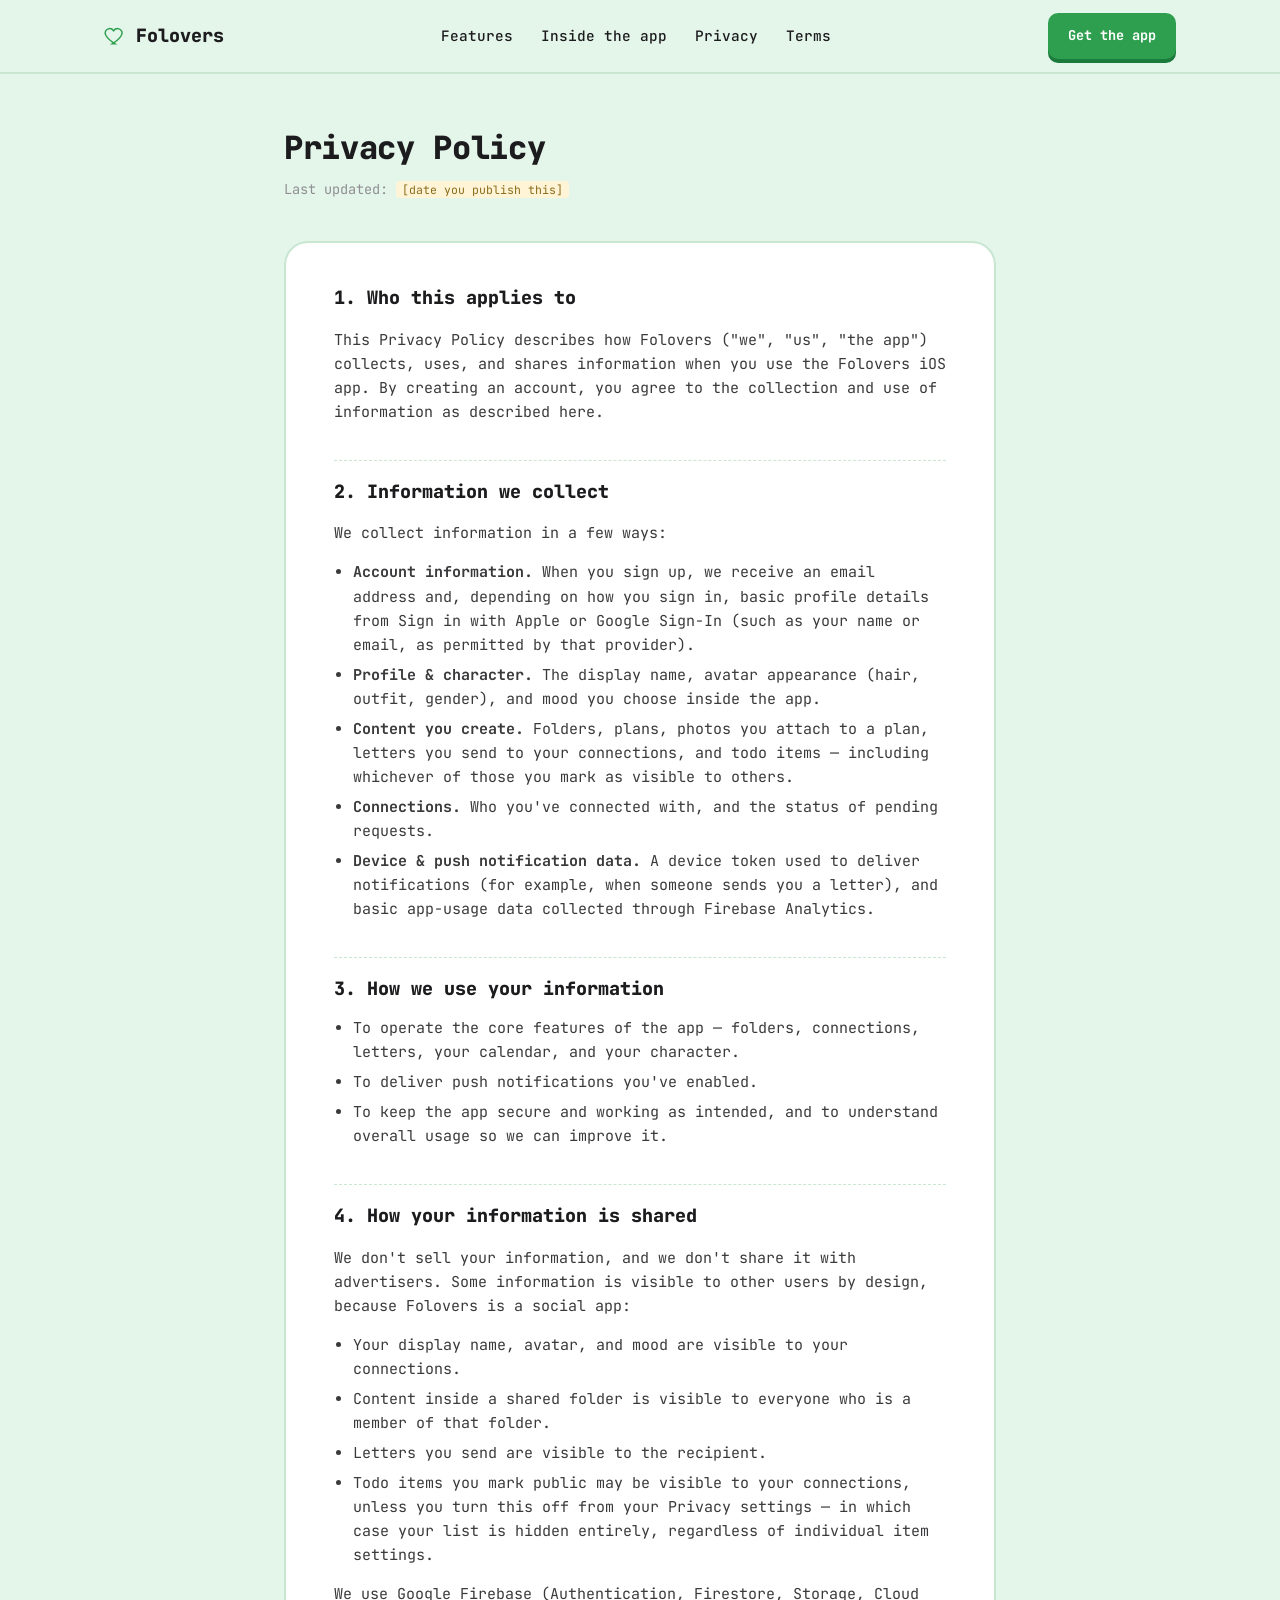
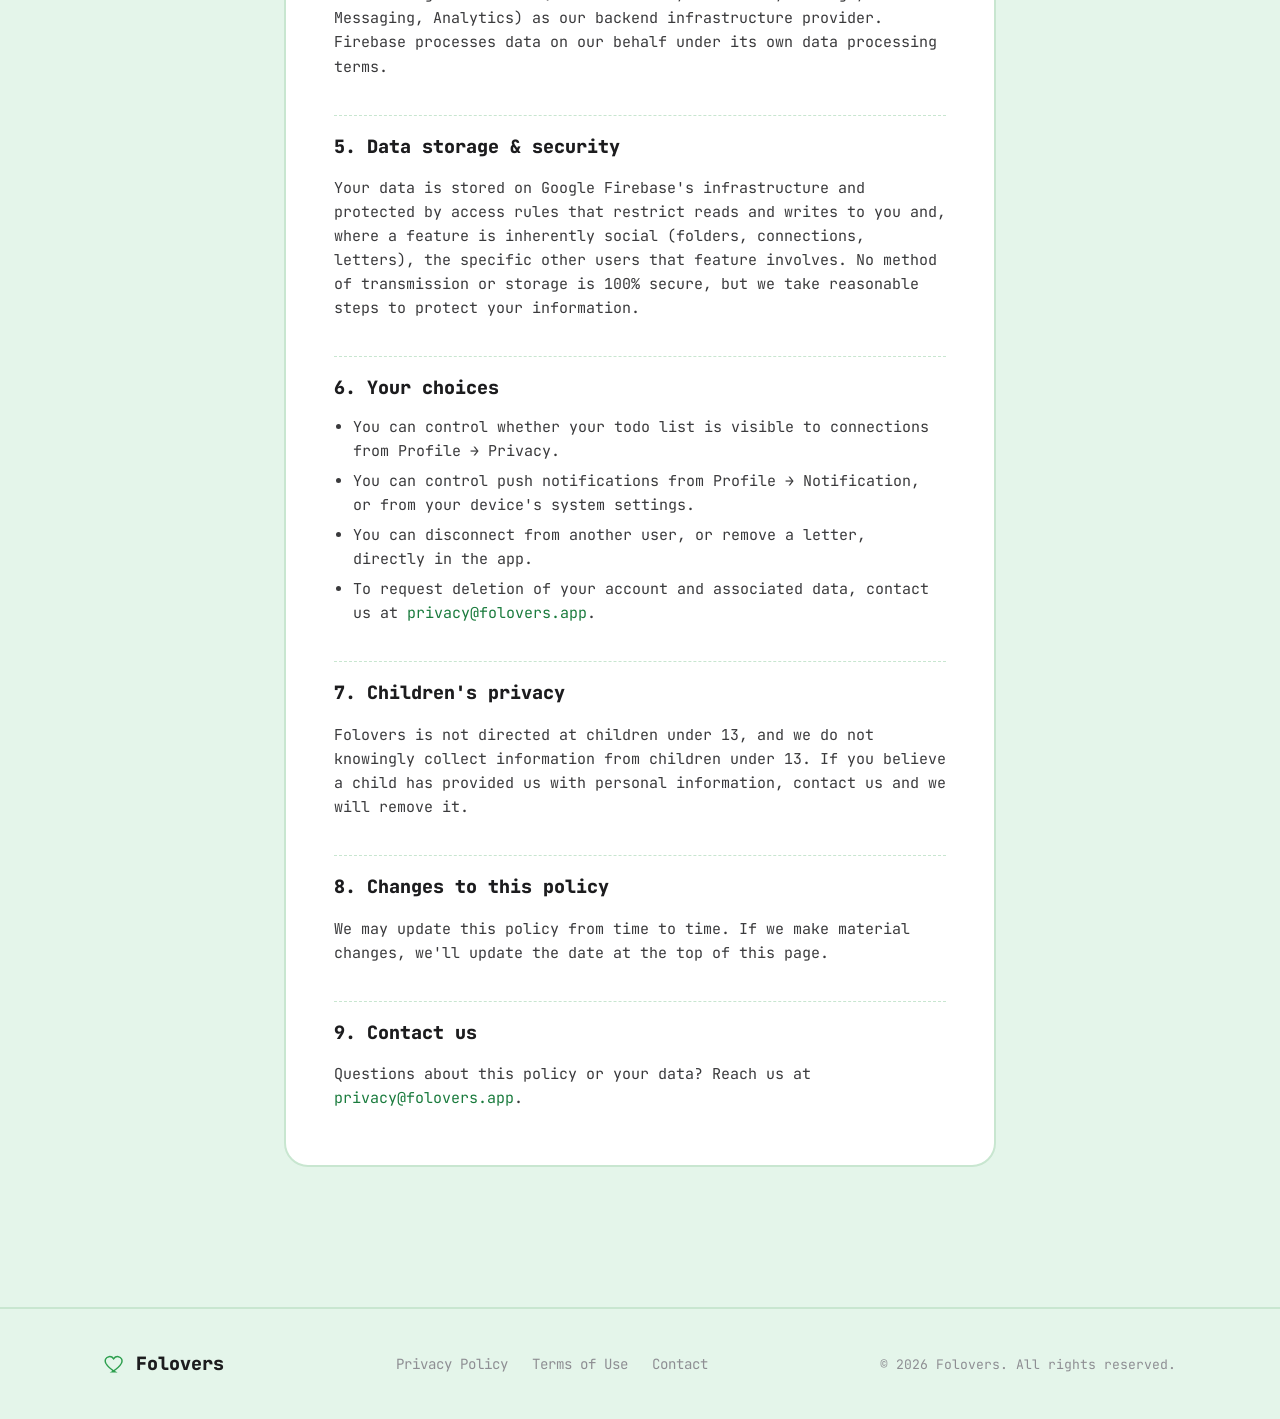
==== privacy.html @ 05a69479 "WebCites" ====
<!doctype html>
<html lang="en">
<head>
<meta charset="UTF-8">
<meta name="viewport" content="width=device-width, initial-scale=1.0">
<title>Privacy Policy — Folovers</title>
<meta name="description" content="How Folovers collects, uses, and protects your information.">
<link rel="stylesheet" href="style.css">
</head>
<body>

<nav class="nav">
  <div class="wrap">
    <a class="brand" href="index.html">
      <svg class="heart" viewBox="0 0 24 24" fill="none" xmlns="http://www.w3.org/2000/svg">
        <path d="M12 20.5s-7.5-4.6-10-9.3C.4 7.9 2 4.5 5.4 4c2-.3 3.9.6 5.1 2.3 1.2-1.7 3.1-2.6 5.1-2.3 3.4.5 5 3.9 3.4 7.2-2.5 4.7-10 9.3-10 9.3z" stroke="#2D9F4E" stroke-width="1.6"/>
      </svg>
      Folovers
    </a>
    <div class="nav-links">
      <a href="index.html#features">Features</a>
      <a href="index.html#screens">Inside the app</a>
      <a href="privacy.html">Privacy</a>
      <a href="terms.html">Terms</a>
    </div>
    <a class="btn btn-primary" href="index.html#download">Get the app</a>
  </div>
</nav>

<main class="legal">
  <div class="wrap">
    <h1>Privacy Policy</h1>
    <p class="updated">Last updated: <span class="placeholder">[date you publish this]</span></p>

    <div class="legal-card">

      <h2>1. Who this applies to</h2>
      <p>This Privacy Policy describes how Folovers ("we", "us", "the app") collects, uses, and shares information when you use the Folovers iOS app. By creating an account, you agree to the collection and use of information as described here.</p>

      <h2>2. Information we collect</h2>
      <p>We collect information in a few ways:</p>
      <ul>
        <li><strong>Account information.</strong> When you sign up, we receive an email address and, depending on how you sign in, basic profile details from Sign in with Apple or Google Sign-In (such as your name or email, as permitted by that provider).</li>
        <li><strong>Profile &amp; character.</strong> The display name, avatar appearance (hair, outfit, gender), and mood you choose inside the app.</li>
        <li><strong>Content you create.</strong> Folders, plans, photos you attach to a plan, letters you send to your connections, and todo items — including whichever of those you mark as visible to others.</li>
        <li><strong>Connections.</strong> Who you've connected with, and the status of pending requests.</li>
        <li><strong>Device &amp; push notification data.</strong> A device token used to deliver notifications (for example, when someone sends you a letter), and basic app-usage data collected through Firebase Analytics.</li>
      </ul>

      <h2>3. How we use your information</h2>
      <ul>
        <li>To operate the core features of the app — folders, connections, letters, your calendar, and your character.</li>
        <li>To deliver push notifications you've enabled.</li>
        <li>To keep the app secure and working as intended, and to understand overall usage so we can improve it.</li>
      </ul>

      <h2>4. How your information is shared</h2>
      <p>We don't sell your information, and we don't share it with advertisers. Some information is visible to other users by design, because Folovers is a social app:</p>
      <ul>
        <li>Your display name, avatar, and mood are visible to your connections.</li>
        <li>Content inside a shared folder is visible to everyone who is a member of that folder.</li>
        <li>Letters you send are visible to the recipient.</li>
        <li>Todo items you mark public may be visible to your connections, unless you turn this off from your Privacy settings — in which case your list is hidden entirely, regardless of individual item settings.</li>
      </ul>
      <p>We use Google Firebase (Authentication, Firestore, Storage, Cloud Messaging, Analytics) as our backend infrastructure provider. Firebase processes data on our behalf under its own data processing terms.</p>

      <h2>5. Data storage &amp; security</h2>
      <p>Your data is stored on Google Firebase's infrastructure and protected by access rules that restrict reads and writes to you and, where a feature is inherently social (folders, connections, letters), the specific other users that feature involves. No method of transmission or storage is 100% secure, but we take reasonable steps to protect your information.</p>

      <h2>6. Your choices</h2>
      <ul>
        <li>You can control whether your todo list is visible to connections from Profile → Privacy.</li>
        <li>You can control push notifications from Profile → Notification, or from your device's system settings.</li>
        <li>You can disconnect from another user, or remove a letter, directly in the app.</li>
        <li>To request deletion of your account and associated data, contact us at <a href="mailto:privacy@folovers.app">privacy@folovers.app</a>.</li>
      </ul>

      <h2>7. Children's privacy</h2>
      <p>Folovers is not directed at children under 13, and we do not knowingly collect information from children under 13. If you believe a child has provided us with personal information, contact us and we will remove it.</p>

      <h2>8. Changes to this policy</h2>
      <p>We may update this policy from time to time. If we make material changes, we'll update the date at the top of this page.</p>

      <h2>9. Contact us</h2>
      <p>Questions about this policy or your data? Reach us at <a href="mailto:privacy@folovers.app">privacy@folovers.app</a>.</p>

    </div>
  </div>
</main>

<footer>
  <div class="wrap">
    <a class="brand" href="index.html">
      <svg class="heart" viewBox="0 0 24 24" fill="none" xmlns="http://www.w3.org/2000/svg">
        <path d="M12 20.5s-7.5-4.6-10-9.3C.4 7.9 2 4.5 5.4 4c2-.3 3.9.6 5.1 2.3 1.2-1.7 3.1-2.6 5.1-2.3 3.4.5 5 3.9 3.4 7.2-2.5 4.7-10 9.3-10 9.3z" stroke="#2D9F4E" stroke-width="1.6"/>
      </svg>
      Folovers
    </a>
    <div class="footer-links">
      <a href="privacy.html">Privacy Policy</a>
      <a href="terms.html">Terms of Use</a>
      <a href="mailto:hello@folovers.app">Contact</a>
    </div>
    <div class="footer-copy">© 2026 Folovers. All rights reserved.</div>
  </div>
</footer>

</body>
</html>
---- style.css ----
@import url('https://fonts.googleapis.com/css2?family=JetBrains+Mono:wght@400;500;700;800&display=swap');

:root{
  --background: #E4F5EA;
  --surface: #C8E6D0;
  --surface-solid: #ffffff;
  --primary: #2D9F4E;
  --primary-dark: #1A7B3D;
  --text: #1C1C1E;
  --secondary-text: #8E8E93;
  --radius-lg: 24px;
  --radius-md: 15px;
  --radius-sm: 10px;
  --max-width: 1120px;
}

*{ box-sizing: border-box; }

html{ scroll-behavior: smooth; }

body{
  margin: 0;
  font-family: 'JetBrains Mono', ui-monospace, 'SF Mono', Menlo, monospace;
  background: var(--background);
  color: var(--text);
  line-height: 1.6;
  -webkit-font-smoothing: antialiased;
}

a{ color: var(--primary-dark); text-decoration: none; }
a:hover{ text-decoration: underline; }

img{ max-width: 100%; display: block; }

.wrap{
  max-width: var(--max-width);
  margin: 0 auto;
  padding: 0 24px;
}

/* ---------- nav ---------- */
.nav{
  position: sticky;
  top: 0;
  z-index: 50;
  background: rgba(228, 245, 234, 0.85);
  backdrop-filter: blur(10px);
  border-bottom: 2px solid var(--surface);
}
.nav .wrap{
  display: flex;
  align-items: center;
  justify-content: space-between;
  height: 72px;
}
.brand{
  display: flex;
  align-items: center;
  gap: 10px;
  font-weight: 800;
  font-size: 1.15rem;
  color: var(--text);
}
.brand:hover{ text-decoration: none; }
.brand .heart{ width: 22px; height: 22px; }

.nav-links{
  display: flex;
  align-items: center;
  gap: 28px;
  font-size: 0.9rem;
  font-weight: 500;
}
.nav-links a{ color: var(--text); }
.nav-links a:hover{ color: var(--primary-dark); text-decoration: none; }

.btn{
  display: inline-flex;
  align-items: center;
  justify-content: center;
  gap: 8px;
  padding: 12px 22px;
  border-radius: var(--radius-sm);
  font-family: inherit;
  font-weight: 700;
  font-size: 0.9rem;
  cursor: pointer;
  border: 2px solid var(--primary);
  transition: transform 0.15s ease, box-shadow 0.15s ease, background 0.15s ease;
}
.btn-primary{
  background: var(--primary);
  color: #fff;
  box-shadow: 0 4px 0 var(--primary-dark);
}
.btn-primary:hover{
  text-decoration: none;
  transform: translateY(2px);
  box-shadow: 0 2px 0 var(--primary-dark);
}
.btn-ghost{
  background: transparent;
  color: var(--primary-dark);
}
.btn-ghost:hover{
  text-decoration: none;
  background: var(--surface);
}
.nav .btn{ padding: 10px 18px; font-size: 0.85rem; }

/* ---------- hero ---------- */
.hero{
  padding: 72px 0 40px;
}
.hero .wrap{
  display: grid;
  grid-template-columns: 1.1fr 1fr;
  gap: 48px;
  align-items: center;
}
.eyebrow{
  display: inline-flex;
  align-items: center;
  gap: 8px;
  padding: 6px 14px;
  border-radius: 999px;
  background: var(--surface);
  color: var(--primary-dark);
  font-size: 0.78rem;
  font-weight: 700;
  letter-spacing: 0.04em;
  text-transform: uppercase;
  margin-bottom: 20px;
}
h1{
  font-size: clamp(2.2rem, 4vw, 3.2rem);
  line-height: 1.12;
  margin: 0 0 20px;
  font-weight: 800;
  letter-spacing: -0.01em;
}
.hero p.lead{
  font-size: 1.05rem;
  color: var(--secondary-text);
  max-width: 46ch;
  margin: 0 0 32px;
}
.hero-actions{
  display: flex;
  align-items: center;
  gap: 16px;
  flex-wrap: wrap;
}
.store-badge{
  display: inline-flex;
  align-items: center;
  gap: 10px;
  padding: 10px 18px;
  background: #000;
  color: #fff;
  border-radius: var(--radius-sm);
  font-weight: 600;
  font-size: 0.85rem;
  border: 2px solid #000;
}
.store-badge:hover{ text-decoration: none; opacity: 0.85; }
.store-badge svg{ width: 20px; height: 20px; }

.hero-visual{
  position: relative;
  display: flex;
  justify-content: center;
}
.phone{
  position: relative;
  width: 260px;
  border-radius: 38px;
  border: 8px solid #111;
  background: #111;
  box-shadow: 0 30px 60px -20px rgba(26, 123, 61, 0.45), 0 10px 25px -10px rgba(0,0,0,0.25);
  overflow: hidden;
  transform: rotate(-2deg);
}
.phone img{ display: block; width: 100%; }
.phone.float{
  animation: float 5s ease-in-out infinite;
}
@keyframes float{
  0%, 100%{ transform: rotate(-2deg) translateY(0); }
  50%{ transform: rotate(-2deg) translateY(-12px); }
}
.blob{
  position: absolute;
  border-radius: 50%;
  background: var(--surface);
  filter: blur(2px);
  z-index: -1;
}
.blob-1{ width: 220px; height: 220px; top: -30px; right: -20px; }
.blob-2{ width: 140px; height: 140px; bottom: -20px; left: 10px; }

/* ---------- sections ---------- */
section{ padding: 80px 0; }
.section-head{
  text-align: center;
  max-width: 640px;
  margin: 0 auto 56px;
}
.section-head .eyebrow{ margin-bottom: 16px; }
h2{
  font-size: clamp(1.6rem, 3vw, 2.2rem);
  margin: 0 0 12px;
  font-weight: 800;
}
.section-head p{
  color: var(--secondary-text);
  margin: 0;
}

/* feature grid */
.features{
  display: grid;
  grid-template-columns: repeat(3, 1fr);
  gap: 20px;
}
.feature-card{
  background: var(--surface-solid);
  border: 2px solid var(--surface);
  border-radius: var(--radius-lg);
  padding: 28px 24px;
  display: flex;
  flex-direction: column;
  gap: 14px;
}
.feature-card .icon{
  width: 46px;
  height: 46px;
  border-radius: var(--radius-sm);
  background: var(--surface);
  display: flex;
  align-items: center;
  justify-content: center;
  font-size: 1.4rem;
}
.feature-card h3{
  margin: 0;
  font-size: 1.05rem;
  font-weight: 700;
}
.feature-card p{
  margin: 0;
  color: var(--secondary-text);
  font-size: 0.92rem;
}

/* showcase strip */
.showcase{
  display: flex;
  gap: 24px;
  overflow-x: auto;
  padding: 10px 4px 24px;
  scroll-snap-type: x mandatory;
}
.showcase::-webkit-scrollbar{ height: 8px; }
.showcase::-webkit-scrollbar-thumb{ background: var(--surface); border-radius: 10px; }
.showcase-item{
  flex: 0 0 auto;
  scroll-snap-align: start;
  width: 220px;
}
.showcase-item .phone{ width: 220px; transform: none; }
.showcase-item .phone.float{ animation: none; }
.showcase-caption{
  margin-top: 14px;
  text-align: center;
  font-size: 0.85rem;
  color: var(--secondary-text);
}
.showcase-caption strong{ color: var(--text); display: block; margin-bottom: 2px; }

/* character strip */
.character-section .wrap{
  display: grid;
  grid-template-columns: 1fr 1fr;
  gap: 48px;
  align-items: center;
}
.character-card{
  background: var(--surface);
  border-radius: var(--radius-lg);
  padding: 32px;
}
.character-card .phone{ margin: 0 auto; width: 240px; transform: none; }

/* cta */
.cta{
  background: var(--primary);
  border-radius: var(--radius-lg);
  padding: 56px 40px;
  text-align: center;
  color: #fff;
  margin: 0 24px;
}
.cta h2{ color: #fff; }
.cta p{ color: rgba(255,255,255,0.85); max-width: 46ch; margin: 0 auto 28px; }
.cta .store-badge{ background: #fff; color: var(--text); border-color: #fff; }
.cta .store-badge:hover{ opacity: 0.9; }

/* footer */
footer{
  border-top: 2px solid var(--surface);
  padding: 40px 0;
  margin-top: 40px;
}
footer .wrap{
  display: flex;
  align-items: center;
  justify-content: space-between;
  flex-wrap: wrap;
  gap: 16px;
}
.footer-links{
  display: flex;
  gap: 24px;
  font-size: 0.88rem;
}
.footer-links a{ color: var(--secondary-text); }
.footer-links a:hover{ color: var(--primary-dark); }
.footer-copy{
  font-size: 0.82rem;
  color: var(--secondary-text);
}

/* ---------- legal pages ---------- */
.legal{
  padding: 56px 0 100px;
}
.legal .wrap{ max-width: 760px; }
.legal h1{ font-size: 2rem; margin-bottom: 6px; }
.legal .updated{
  color: var(--secondary-text);
  font-size: 0.85rem;
  margin-bottom: 40px;
}
.legal-card{
  background: var(--surface-solid);
  border: 2px solid var(--surface);
  border-radius: var(--radius-lg);
  padding: 40px clamp(20px, 5vw, 48px);
}
.legal-card h2{
  font-size: 1.15rem;
  margin: 36px 0 12px;
  padding-top: 16px;
  border-top: 1px dashed var(--surface);
}
.legal-card h2:first-child{ margin-top: 0; padding-top: 0; border-top: none; }
.legal-card p, .legal-card li{
  font-size: 0.94rem;
  color: #3a3a3c;
}
.legal-card ul{ padding-left: 1.2em; margin: 10px 0; }
.legal-card li{ margin-bottom: 6px; }
.legal-card a{ word-break: break-word; }
.placeholder{
  background: #FFF4D6;
  color: #8a6d1c;
  padding: 1px 6px;
  border-radius: 4px;
  font-size: 0.85em;
}

/* ---------- responsive ---------- */
@media (max-width: 860px){
  .hero .wrap{ grid-template-columns: 1fr; text-align: center; }
  .hero p.lead{ margin-left: auto; margin-right: auto; }
  .hero-actions{ justify-content: center; }
  .hero-visual{ order: -1; }
  .features{ grid-template-columns: 1fr; }
  .character-section .wrap{ grid-template-columns: 1fr; }
  .character-section .wrap > div:first-child{ order: 2; }
  .nav-links{ display: none; }
}
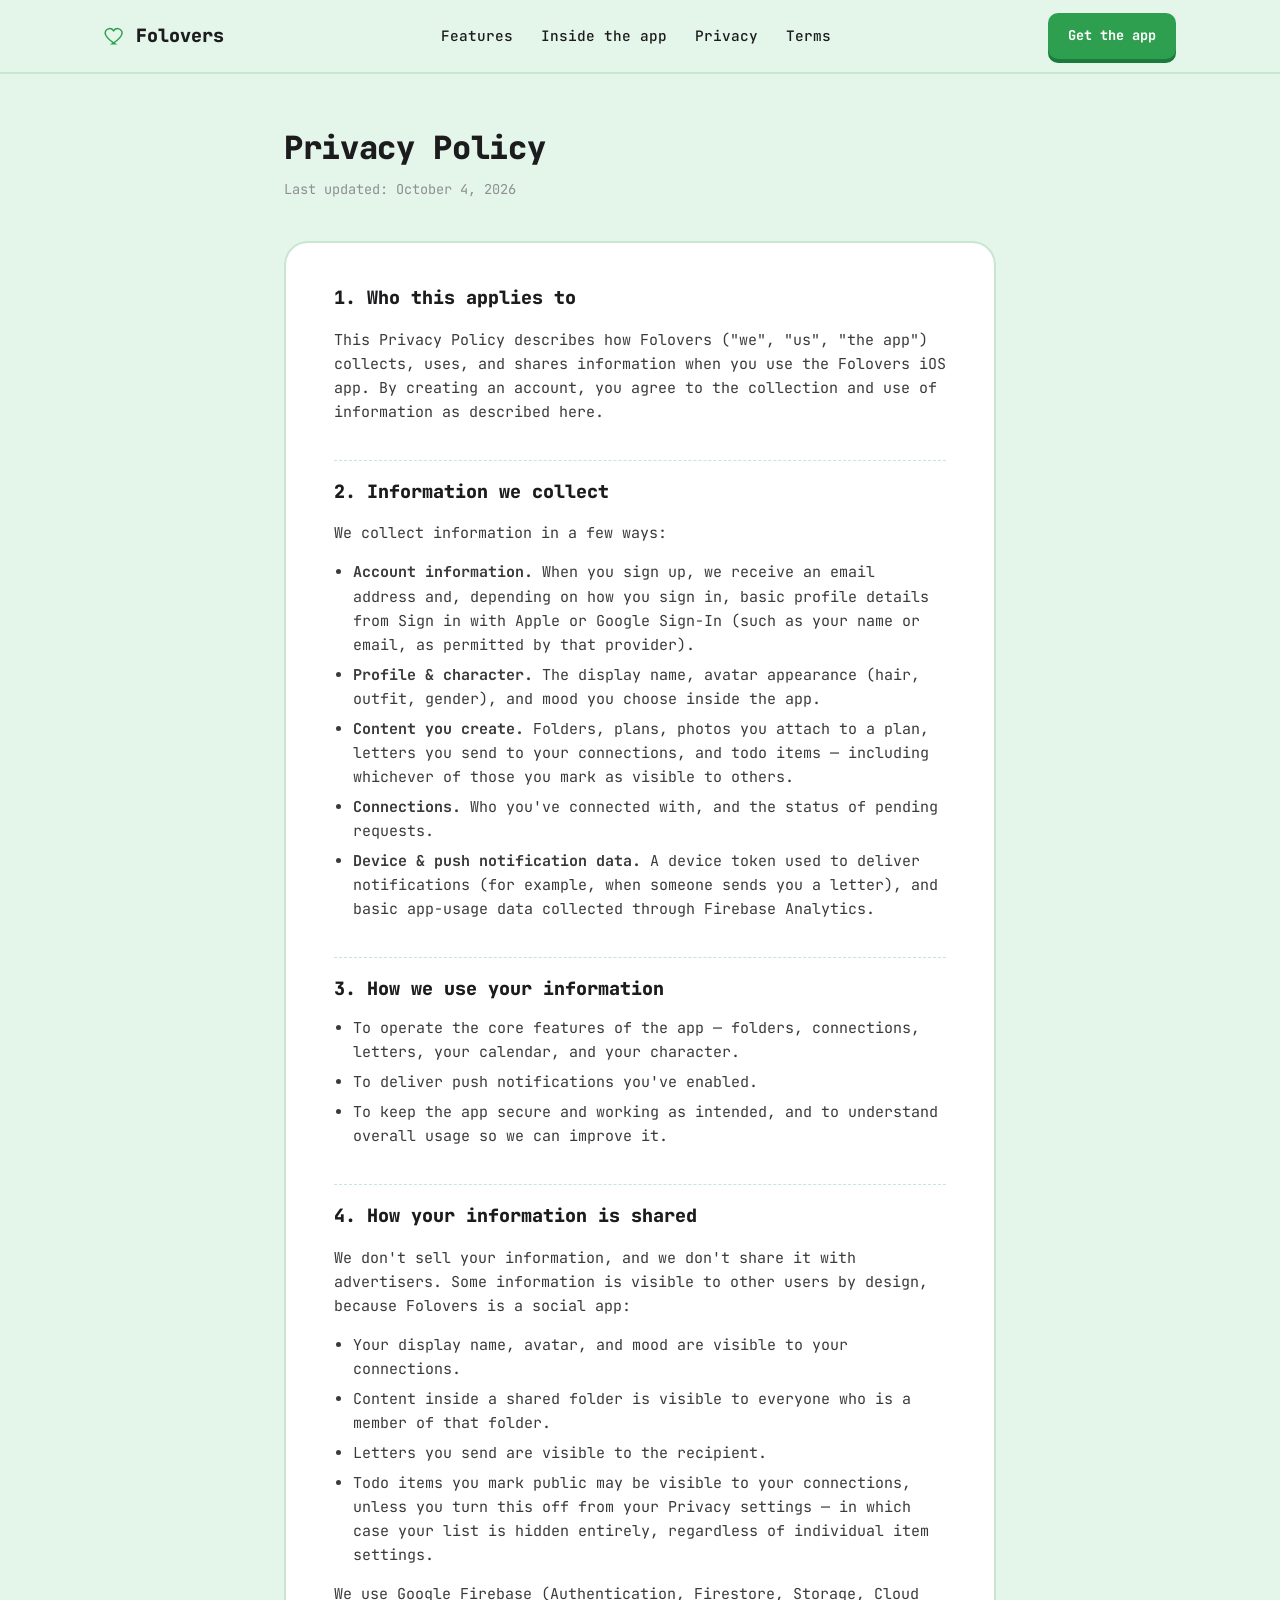
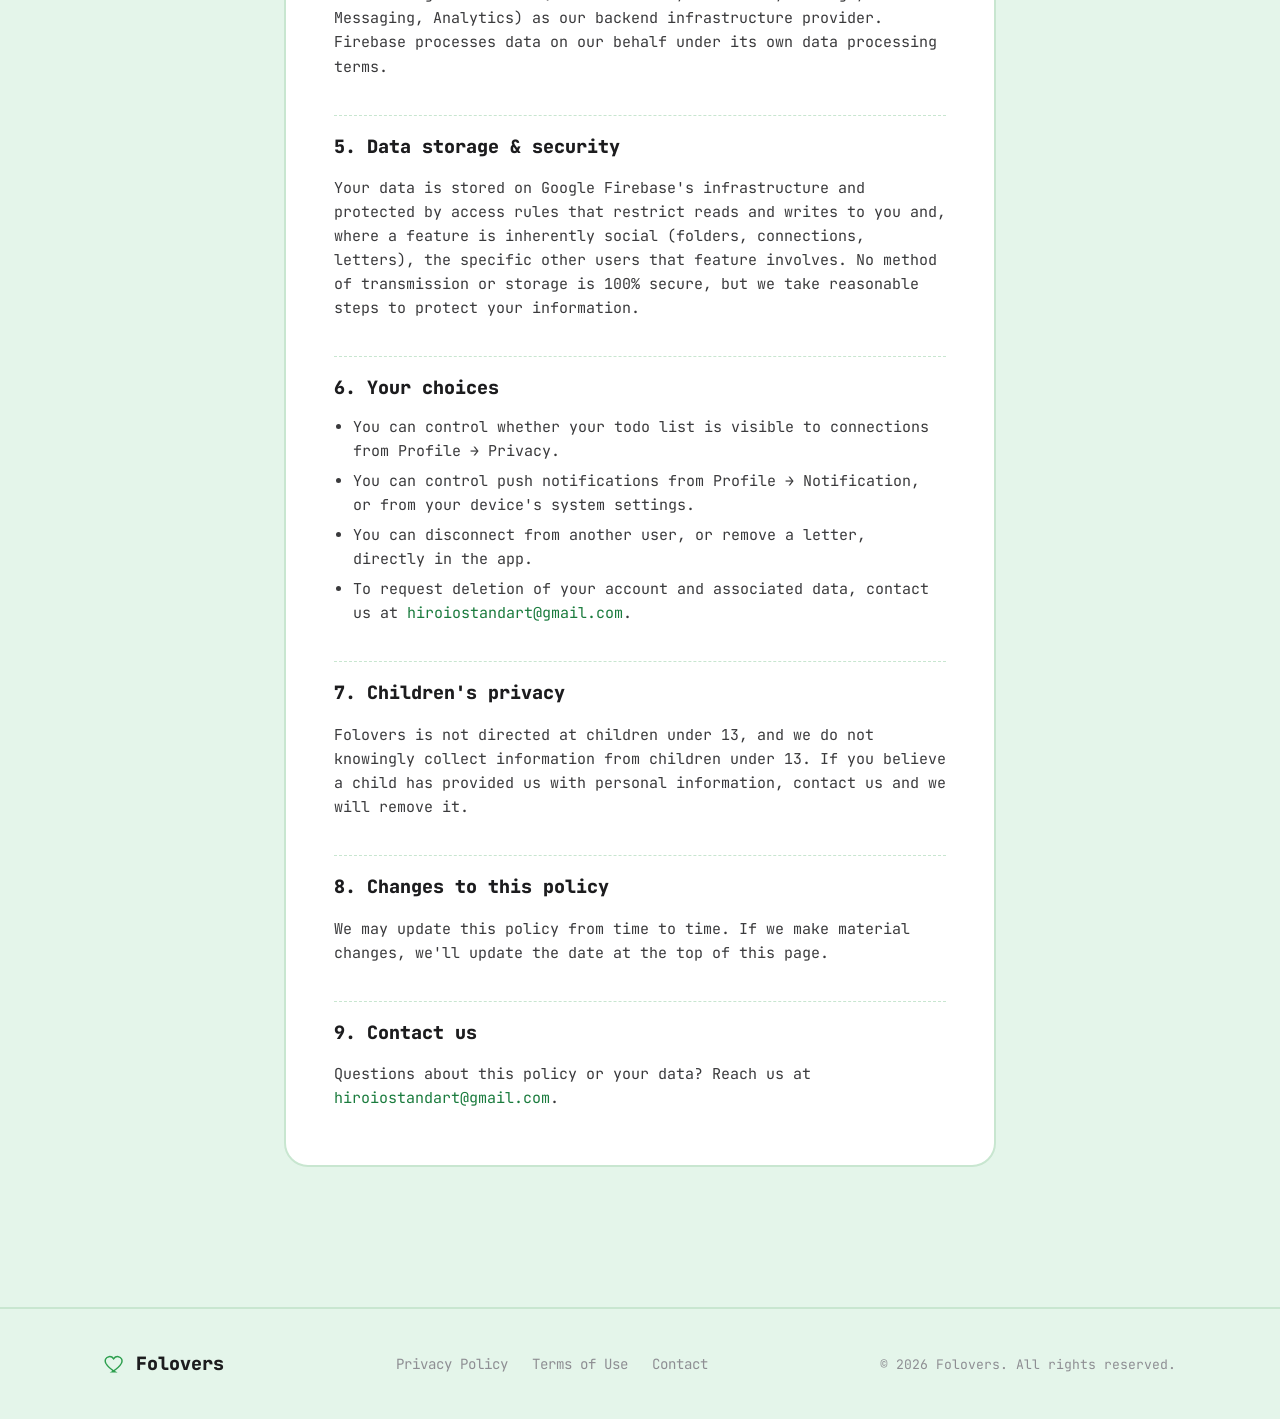
==== commit 18d3ec6e: "email" ====
--- a/privacy.html
+++ b/privacy.html
@@ -30,7 +30,7 @@
 <main class="legal">
   <div class="wrap">
     <h1>Privacy Policy</h1>
-    <p class="updated">Last updated: <span class="placeholder">[date you publish this]</span></p>
+    <p class="updated">Last updated: October 4, 2026</p>
 
     <div class="legal-card">
 
@@ -72,7 +72,7 @@
         <li>You can control whether your todo list is visible to connections from Profile → Privacy.</li>
         <li>You can control push notifications from Profile → Notification, or from your device's system settings.</li>
         <li>You can disconnect from another user, or remove a letter, directly in the app.</li>
-        <li>To request deletion of your account and associated data, contact us at <a href="mailto:privacy@folovers.app">privacy@folovers.app</a>.</li>
+        <li>To request deletion of your account and associated data, contact us at <a href="mailto:hiroiostandart@gmail.com">hiroiostandart@gmail.com</a>.</li>
       </ul>
 
       <h2>7. Children's privacy</h2>
@@ -82,7 +82,7 @@
       <p>We may update this policy from time to time. If we make material changes, we'll update the date at the top of this page.</p>
 
       <h2>9. Contact us</h2>
-      <p>Questions about this policy or your data? Reach us at <a href="mailto:privacy@folovers.app">privacy@folovers.app</a>.</p>
+      <p>Questions about this policy or your data? Reach us at <a href="mailto:hiroiostandart@gmail.com">hiroiostandart@gmail.com</a>.</p>
 
     </div>
   </div>
@@ -99,7 +99,7 @@
     <div class="footer-links">
       <a href="privacy.html">Privacy Policy</a>
       <a href="terms.html">Terms of Use</a>
-      <a href="mailto:hello@folovers.app">Contact</a>
+      <a href="mailto:hiroiostandart@gmail.com">Contact</a>
     </div>
     <div class="footer-copy">© 2026 Folovers. All rights reserved.</div>
   </div>
